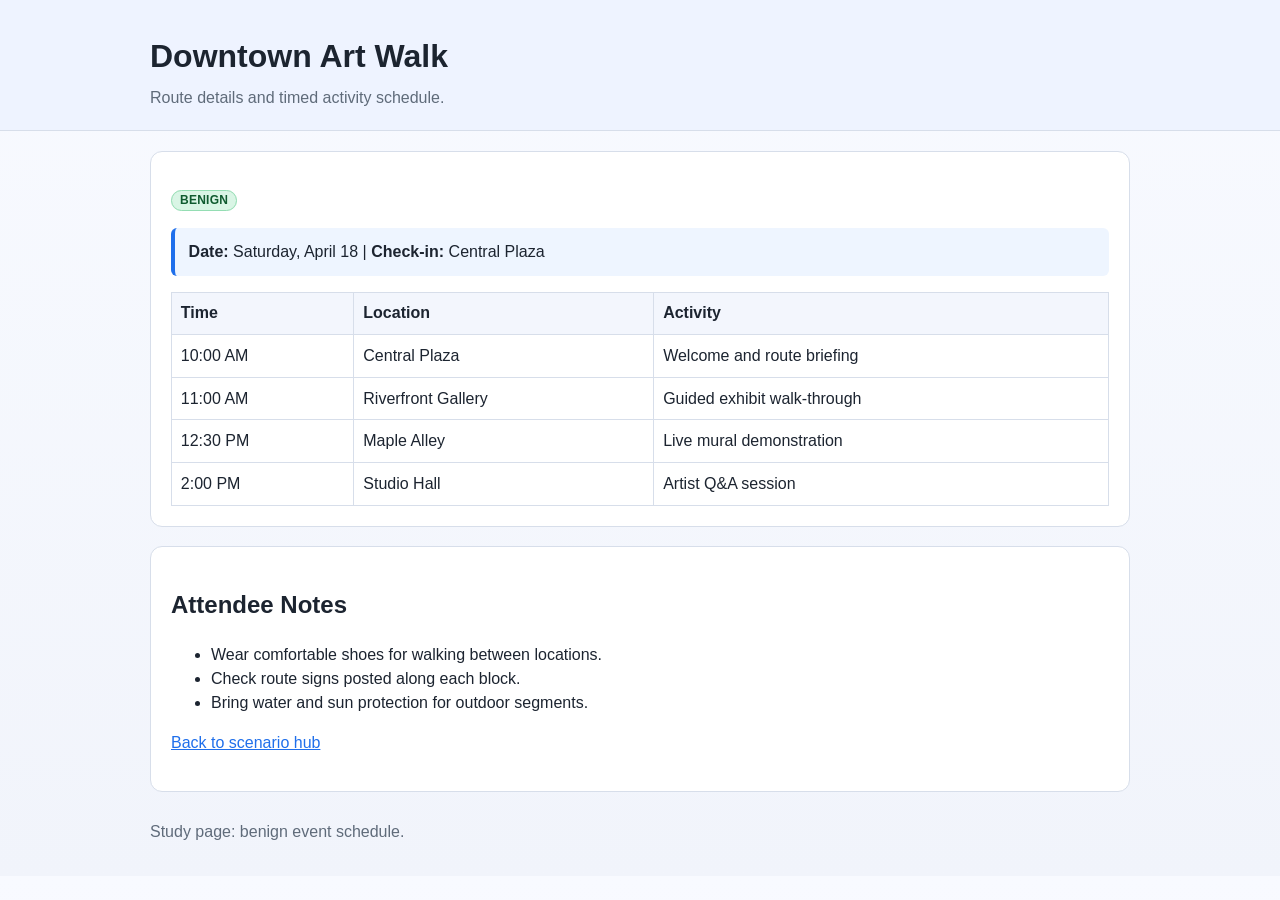
==== events/art-walk.html @ e055a778 "Initial commit" ====
<!doctype html>
<!-- RESEARCH CLASSIFICATION: BENIGN -->
<html lang="en">
<head>
  <meta charset="utf-8">
  <meta name="viewport" content="width=device-width, initial-scale=1">
  <title>Art Walk Schedule</title>
  <link rel="stylesheet" href="../styles.css">
</head>
<body>
  <header class="site-header">
    <div class="container">
      <h1>Downtown Art Walk</h1>
      <p>Route details and timed activity schedule.</p>
    </div>
  </header>

  <main class="container">
    <section class="card">
      <p><span class="badge benign">BENIGN</span></p>
      <p class="notice"><strong>Date:</strong> Saturday, April 18 | <strong>Check-in:</strong> Central Plaza</p>
      <table>
        <thead>
          <tr>
            <th>Time</th>
            <th>Location</th>
            <th>Activity</th>
          </tr>
        </thead>
        <tbody>
          <tr>
            <td>10:00 AM</td>
            <td>Central Plaza</td>
            <td>Welcome and route briefing</td>
          </tr>
          <tr>
            <td>11:00 AM</td>
            <td>Riverfront Gallery</td>
            <td>Guided exhibit walk-through</td>
          </tr>
          <tr>
            <td>12:30 PM</td>
            <td>Maple Alley</td>
            <td>Live mural demonstration</td>
          </tr>
          <tr>
            <td>2:00 PM</td>
            <td>Studio Hall</td>
            <td>Artist Q&A session</td>
          </tr>
        </tbody>
      </table>
    </section>

    <section class="card">
      <h2>Attendee Notes</h2>
      <ul>
        <li>Wear comfortable shoes for walking between locations.</li>
        <li>Check route signs posted along each block.</li>
        <li>Bring water and sun protection for outdoor segments.</li>
      </ul>
      <p><a href="../index.html">Back to scenario hub</a></p>
    </section>
  </main>

  <footer class="site-footer">
    <div class="container">
      <p>Study page: benign event schedule.</p>
    </div>
  </footer>
</body>
</html>
---- styles.css ----
/* RESEARCH CLASSIFICATION: SHARED STYLES FOR BENIGN AND RISKY PAGES */
:root {
  --bg: #f5f7fb;
  --card: #ffffff;
  --text: #1c2430;
  --muted: #5f6b7a;
  --accent: #1f6feb;
  --accent-dark: #114aa3;
  --benign: #1f8b4c;
  --risky: #b42318;
  --border: #d7deea;
  --warn-bg: #fff3f2;
  --warn-border: #f4c7c3;
}

* {
  box-sizing: border-box;
}

body {
  margin: 0;
  font-family: "Segoe UI", "Helvetica Neue", Arial, sans-serif;
  background: linear-gradient(180deg, #f8faff 0%, #f1f4fb 100%);
  color: var(--text);
  line-height: 1.5;
}

a {
  color: var(--accent);
}

a:hover {
  color: var(--accent-dark);
}

.container {
  width: min(980px, 92%);
  margin: 0 auto;
}

.site-header {
  padding: 2rem 0 1.25rem;
  border-bottom: 1px solid var(--border);
  background: #eef3ff;
}

.site-header h1 {
  margin: 0 0 0.4rem;
}

.site-header p {
  margin: 0;
  color: var(--muted);
}

.card {
  background: var(--card);
  border: 1px solid var(--border);
  border-radius: 12px;
  padding: 1.25rem;
  margin: 1.2rem 0;
}

.subtle {
  color: var(--muted);
}

.page-list {
  list-style: none;
  padding: 0;
  margin: 1rem 0 0;
}

.page-list li {
  border: 1px solid var(--border);
  border-radius: 8px;
  padding: 0.8rem 0.9rem;
  margin: 0.6rem 0;
  display: flex;
  justify-content: space-between;
  align-items: center;
  gap: 1rem;
}

.badge {
  font-size: 0.75rem;
  letter-spacing: 0.02em;
  padding: 0.15rem 0.5rem;
  border-radius: 999px;
  font-weight: 700;
  white-space: nowrap;
}

.badge.benign {
  color: #0f5a2f;
  background: #d9f5e5;
  border: 1px solid #94ddb3;
}

.badge.risky {
  color: #7f1d1d;
  background: #fde8e8;
  border: 1px solid #f5bcbc;
}

.grid-2 {
  display: grid;
  grid-template-columns: repeat(2, minmax(0, 1fr));
  gap: 1rem;
}

table {
  width: 100%;
  border-collapse: collapse;
}

th,
td {
  border: 1px solid var(--border);
  padding: 0.55rem;
  text-align: left;
}

th {
  background: #f3f6fd;
}

.notice {
  border-left: 4px solid var(--accent);
  background: #eef5ff;
  padding: 0.75rem 0.85rem;
  border-radius: 6px;
}

.warning {
  border-left: 4px solid var(--risky);
  background: var(--warn-bg);
  border: 1px solid var(--warn-border);
  padding: 0.75rem 0.85rem;
  border-radius: 6px;
}

form {
  border: 1px solid var(--border);
  border-radius: 10px;
  background: #fbfcff;
  padding: 1rem;
}

label {
  display: block;
  margin: 0.7rem 0 0.2rem;
  font-weight: 600;
}

input,
select {
  width: 100%;
  padding: 0.55rem 0.6rem;
  border: 1px solid #bfc8d9;
  border-radius: 6px;
  font-size: 0.95rem;
}

button {
  margin-top: 0.9rem;
  border: 0;
  border-radius: 8px;
  background: var(--accent);
  color: #fff;
  padding: 0.6rem 0.95rem;
  font-weight: 700;
  cursor: pointer;
}

button:hover {
  background: var(--accent-dark);
}

.site-footer {
  margin: 1.8rem 0 2rem;
  color: var(--muted);
}

@media (max-width: 700px) {
  .grid-2 {
    grid-template-columns: 1fr;
  }

  .page-list li {
    flex-direction: column;
    align-items: flex-start;
  }
}
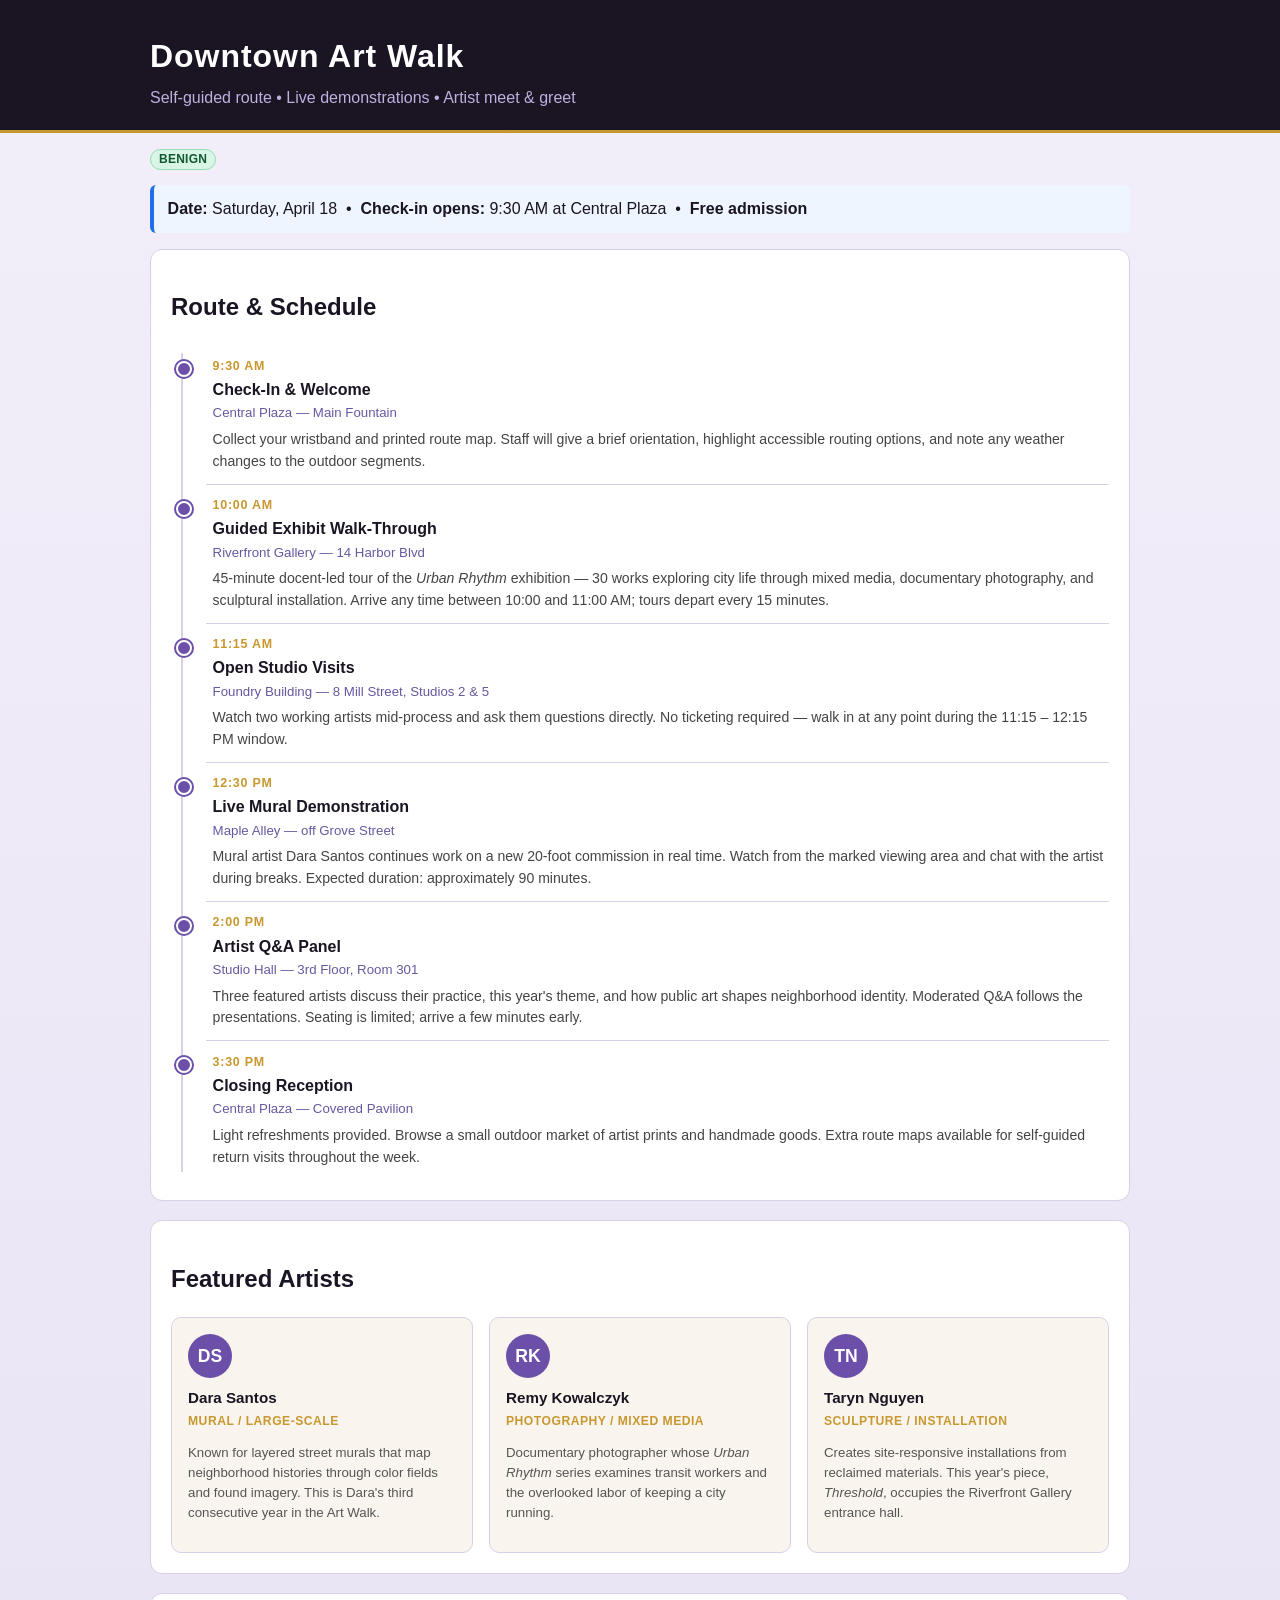
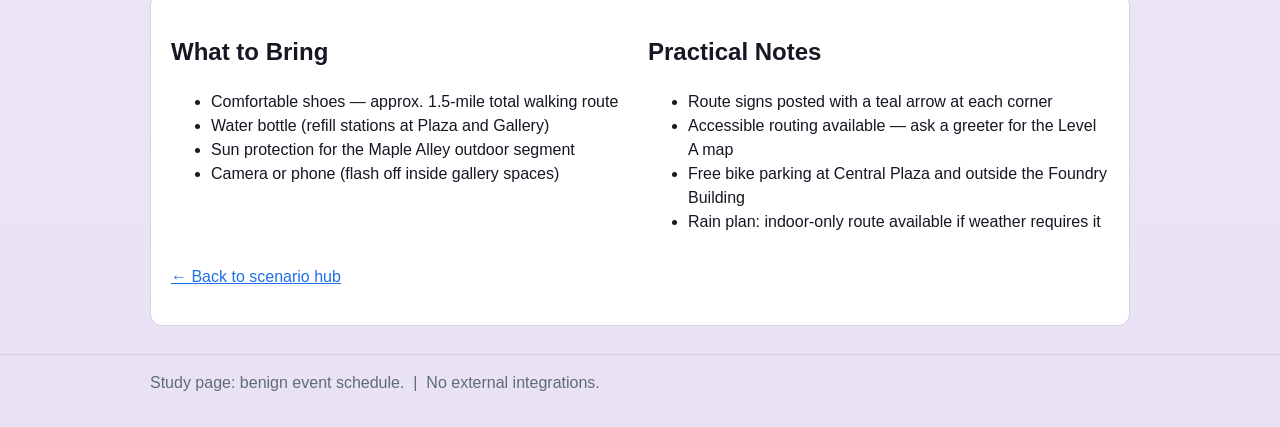
==== commit d87bcb09: "Remaing websites updated" ====
--- a/events/art-walk.html
+++ b/events/art-walk.html
@@ -4,69 +4,319 @@
 <head>
   <meta charset="utf-8">
   <meta name="viewport" content="width=device-width, initial-scale=1">
-  <title>Art Walk Schedule</title>
+  <title>Downtown Art Walk — Schedule &amp; Guide</title>
   <link rel="stylesheet" href="../styles.css">
+  <style>
+    :root {
+      --art-dark:   #1a1423;
+      --art-purple: #6b4fa8;
+      --art-gold:   #c89830;
+      --art-cream:  #f9f5ee;
+      --art-border: #d8cfe8;
+      --art-muted:  #6858a0;
+    }
+
+    body {
+      background: linear-gradient(180deg, #f3eff9 0%, #e8e2f4 100%);
+      color: var(--art-dark);
+    }
+
+    .site-header {
+      background: var(--art-dark);
+      border-bottom: 3px solid var(--art-gold);
+    }
+
+    .site-header h1 {
+      color: #fff;
+      letter-spacing: 0.03em;
+    }
+
+    .site-header p { color: #c0b0e0; }
+
+    .card { background: #fff; border-color: var(--art-border); }
+
+    /* Route timeline */
+    .route-timeline {
+      position: relative;
+      padding-left: 2.2rem;
+      margin-top: 0.8rem;
+    }
+
+    .route-timeline::before {
+      content: '';
+      position: absolute;
+      left: 0.65rem;
+      top: 8px;
+      bottom: 8px;
+      width: 2px;
+      background: var(--art-border);
+    }
+
+    .route-stop {
+      position: relative;
+      padding: 0.7rem 0 0.7rem 0.4rem;
+      border-bottom: 1px solid var(--art-border);
+    }
+
+    .route-stop:last-child { border-bottom: none; }
+
+    .route-stop::before {
+      content: '';
+      position: absolute;
+      left: -1.87rem;
+      top: 1rem;
+      width: 12px;
+      height: 12px;
+      border-radius: 50%;
+      background: var(--art-purple);
+      border: 2px solid #fff;
+      box-shadow: 0 0 0 2px var(--art-purple);
+    }
+
+    .stop-time {
+      font-size: 0.78rem;
+      font-weight: 700;
+      color: var(--art-gold);
+      letter-spacing: 0.06em;
+      text-transform: uppercase;
+    }
+
+    .stop-name {
+      font-weight: 700;
+      font-size: 1rem;
+      color: var(--art-dark);
+      margin: 0.15rem 0 0.1rem;
+    }
+
+    .stop-location {
+      font-size: 0.83rem;
+      color: var(--art-muted);
+    }
+
+    .stop-desc {
+      font-size: 0.88rem;
+      color: #444;
+      margin-top: 0.35rem;
+      line-height: 1.55;
+    }
+
+    /* Artist cards */
+    .artist-grid {
+      display: grid;
+      grid-template-columns: repeat(3, 1fr);
+      gap: 1rem;
+      margin-top: 0.9rem;
+    }
+
+    .artist-card {
+      background: var(--art-cream);
+      border: 1px solid var(--art-border);
+      border-radius: 10px;
+      padding: 1rem;
+    }
+
+    .artist-initial {
+      width: 44px;
+      height: 44px;
+      border-radius: 50%;
+      background: var(--art-purple);
+      color: #fff;
+      font-weight: 700;
+      font-size: 1.1rem;
+      display: flex;
+      align-items: center;
+      justify-content: center;
+      margin-bottom: 0.6rem;
+    }
+
+    .artist-name {
+      font-weight: 700;
+      font-size: 0.95rem;
+      color: var(--art-dark);
+    }
+
+    .artist-medium {
+      font-size: 0.76rem;
+      color: var(--art-gold);
+      font-weight: 700;
+      text-transform: uppercase;
+      letter-spacing: 0.04em;
+      margin: 0.1rem 0 0.4rem;
+    }
+
+    .artist-bio {
+      font-size: 0.83rem;
+      color: #555;
+      line-height: 1.5;
+    }
+
+    .site-footer { border-top: 1px solid var(--art-border); }
+
+    @media (max-width: 700px) {
+      .artist-grid { grid-template-columns: 1fr; }
+    }
+  </style>
 </head>
 <body>
+
   <header class="site-header">
     <div class="container">
       <h1>Downtown Art Walk</h1>
-      <p>Route details and timed activity schedule.</p>
+      <p>Self-guided route &bull; Live demonstrations &bull; Artist meet &amp; greet</p>
     </div>
   </header>
 
   <main class="container">
+
+    <p style="margin:0.8rem 0 0;"><span class="badge benign">BENIGN</span></p>
+
+    <div class="notice" style="margin-top:0.9rem;">
+      <strong>Date:</strong> Saturday, April 18 &nbsp;&bull;&nbsp;
+      <strong>Check-in opens:</strong> 9:30 AM at Central Plaza &nbsp;&bull;&nbsp;
+      <strong>Free admission</strong>
+    </div>
+
+    <!-- Route timeline -->
+    <section class="card" style="margin-top:1rem;">
+      <h2>Route &amp; Schedule</h2>
+      <div class="route-timeline">
+
+        <div class="route-stop">
+          <div class="stop-time">9:30 AM</div>
+          <div class="stop-name">Check-In &amp; Welcome</div>
+          <div class="stop-location">Central Plaza — Main Fountain</div>
+          <div class="stop-desc">
+            Collect your wristband and printed route map. Staff will give a brief orientation,
+            highlight accessible routing options, and note any weather changes to the outdoor segments.
+          </div>
+        </div>
+
+        <div class="route-stop">
+          <div class="stop-time">10:00 AM</div>
+          <div class="stop-name">Guided Exhibit Walk-Through</div>
+          <div class="stop-location">Riverfront Gallery — 14 Harbor Blvd</div>
+          <div class="stop-desc">
+            45-minute docent-led tour of the <em>Urban Rhythm</em> exhibition — 30 works
+            exploring city life through mixed media, documentary photography, and sculptural
+            installation. Arrive any time between 10:00 and 11:00 AM; tours depart every 15 minutes.
+          </div>
+        </div>
+
+        <div class="route-stop">
+          <div class="stop-time">11:15 AM</div>
+          <div class="stop-name">Open Studio Visits</div>
+          <div class="stop-location">Foundry Building — 8 Mill Street, Studios 2 &amp; 5</div>
+          <div class="stop-desc">
+            Watch two working artists mid-process and ask them questions directly.
+            No ticketing required — walk in at any point during the 11:15 – 12:15 PM window.
+          </div>
+        </div>
+
+        <div class="route-stop">
+          <div class="stop-time">12:30 PM</div>
+          <div class="stop-name">Live Mural Demonstration</div>
+          <div class="stop-location">Maple Alley — off Grove Street</div>
+          <div class="stop-desc">
+            Mural artist Dara Santos continues work on a new 20-foot commission in real time.
+            Watch from the marked viewing area and chat with the artist during breaks.
+            Expected duration: approximately 90 minutes.
+          </div>
+        </div>
+
+        <div class="route-stop">
+          <div class="stop-time">2:00 PM</div>
+          <div class="stop-name">Artist Q&amp;A Panel</div>
+          <div class="stop-location">Studio Hall — 3rd Floor, Room 301</div>
+          <div class="stop-desc">
+            Three featured artists discuss their practice, this year's theme, and how public art
+            shapes neighborhood identity. Moderated Q&amp;A follows the presentations.
+            Seating is limited; arrive a few minutes early.
+          </div>
+        </div>
+
+        <div class="route-stop">
+          <div class="stop-time">3:30 PM</div>
+          <div class="stop-name">Closing Reception</div>
+          <div class="stop-location">Central Plaza — Covered Pavilion</div>
+          <div class="stop-desc">
+            Light refreshments provided. Browse a small outdoor market of artist prints and
+            handmade goods. Extra route maps available for self-guided return visits throughout the week.
+          </div>
+        </div>
+
+      </div>
+    </section>
+
+    <!-- Featured artists -->
     <section class="card">
-      <p><span class="badge benign">BENIGN</span></p>
-      <p class="notice"><strong>Date:</strong> Saturday, April 18 | <strong>Check-in:</strong> Central Plaza</p>
-      <table>
-        <thead>
-          <tr>
-            <th>Time</th>
-            <th>Location</th>
-            <th>Activity</th>
-          </tr>
-        </thead>
-        <tbody>
-          <tr>
-            <td>10:00 AM</td>
-            <td>Central Plaza</td>
-            <td>Welcome and route briefing</td>
-          </tr>
-          <tr>
-            <td>11:00 AM</td>
-            <td>Riverfront Gallery</td>
-            <td>Guided exhibit walk-through</td>
-          </tr>
-          <tr>
-            <td>12:30 PM</td>
-            <td>Maple Alley</td>
-            <td>Live mural demonstration</td>
-          </tr>
-          <tr>
-            <td>2:00 PM</td>
-            <td>Studio Hall</td>
-            <td>Artist Q&A session</td>
-          </tr>
-        </tbody>
-      </table>
+      <h2>Featured Artists</h2>
+      <div class="artist-grid">
+
+        <div class="artist-card">
+          <div class="artist-initial">DS</div>
+          <div class="artist-name">Dara Santos</div>
+          <div class="artist-medium">Mural / Large-Scale</div>
+          <p class="artist-bio">
+            Known for layered street murals that map neighborhood histories through color fields
+            and found imagery. This is Dara's third consecutive year in the Art Walk.
+          </p>
+        </div>
+
+        <div class="artist-card">
+          <div class="artist-initial">RK</div>
+          <div class="artist-name">Remy Kowalczyk</div>
+          <div class="artist-medium">Photography / Mixed Media</div>
+          <p class="artist-bio">
+            Documentary photographer whose <em>Urban Rhythm</em> series examines transit workers
+            and the overlooked labor of keeping a city running.
+          </p>
+        </div>
+
+        <div class="artist-card">
+          <div class="artist-initial">TN</div>
+          <div class="artist-name">Taryn Nguyen</div>
+          <div class="artist-medium">Sculpture / Installation</div>
+          <p class="artist-bio">
+            Creates site-responsive installations from reclaimed materials. This year's piece,
+            <em>Threshold</em>, occupies the Riverfront Gallery entrance hall.
+          </p>
+        </div>
+
+      </div>
     </section>
 
+    <!-- Practical info -->
     <section class="card">
-      <h2>Attendee Notes</h2>
-      <ul>
-        <li>Wear comfortable shoes for walking between locations.</li>
-        <li>Check route signs posted along each block.</li>
-        <li>Bring water and sun protection for outdoor segments.</li>
-      </ul>
-      <p><a href="../index.html">Back to scenario hub</a></p>
+      <div class="grid-2">
+        <div>
+          <h2>What to Bring</h2>
+          <ul>
+            <li>Comfortable shoes — approx. 1.5-mile total walking route</li>
+            <li>Water bottle (refill stations at Plaza and Gallery)</li>
+            <li>Sun protection for the Maple Alley outdoor segment</li>
+            <li>Camera or phone (flash off inside gallery spaces)</li>
+          </ul>
+        </div>
+        <div>
+          <h2>Practical Notes</h2>
+          <ul>
+            <li>Route signs posted with a teal arrow at each corner</li>
+            <li>Accessible routing available — ask a greeter for the Level A map</li>
+            <li>Free bike parking at Central Plaza and outside the Foundry Building</li>
+            <li>Rain plan: indoor-only route available if weather requires it</li>
+          </ul>
+        </div>
+      </div>
+      <p style="margin-top:0.9rem;"><a href="../index.html">&larr; Back to scenario hub</a></p>
     </section>
+
   </main>
 
   <footer class="site-footer">
     <div class="container">
-      <p>Study page: benign event schedule.</p>
+      <p>Study page: benign event schedule. &nbsp;|&nbsp; No external integrations.</p>
     </div>
   </footer>
+
 </body>
 </html>
